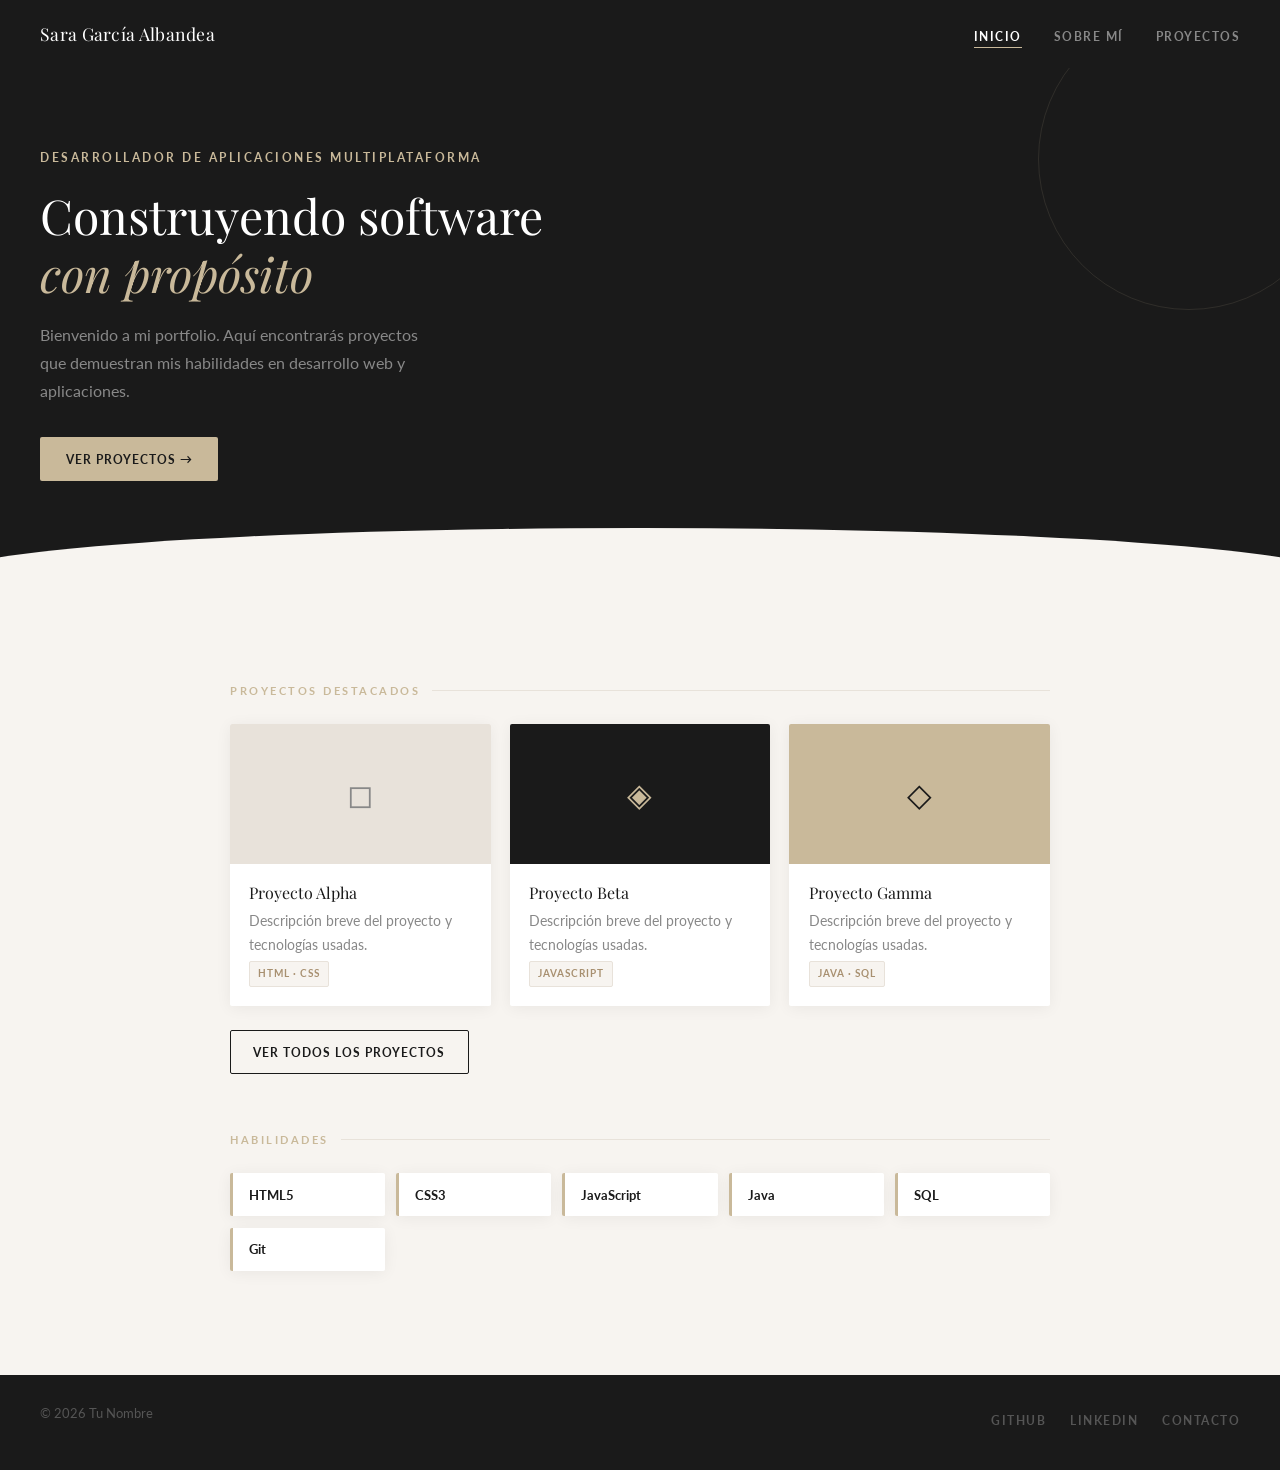
==== index.html @ 0b8973c9 "primer commit portfolio" ====
<!DOCTYPE html>
<html lang="es">
<head>
    <meta charset="UTF-8">
    <meta name="viewport" content="width=device-width, initial-scale=1.0">
    <title>Mi Portfolio</title>
    <link rel="stylesheet" href="css/style.css">
    <link rel="stylesheet" href="css/components.css">
</head>
<body>

    <header>
        <a href="index.html" class="site-logo">Sara García Albandea</a>
        <button class="menu-toggle" aria-label="Toggle menu">☰</button>
        <nav>
            <ul>
                <li><a href="index.html" class="active">Inicio</a></li>
                <li><a href="about.html">Sobre mí</a></li>
                <li><a href="projects/index.html">Proyectos</a></li>
            </ul>
        </nav>
    </header>

    <!-- HERO -->
    <section class="hero">
        <p class="hero-eyebrow">Desarrollador de Aplicaciones Multiplataforma</p>
        <h1>Construyendo software<br><em>con propósito</em></h1>
        <p class="hero-sub">
            Bienvenido a mi portfolio. Aquí encontrarás proyectos que demuestran
            mis habilidades en desarrollo web y aplicaciones.
        </p>
        <a href="projects/index.html" class="hero-cta">Ver proyectos &rarr;</a>
    </section>

    <main>

        <!-- PROYECTOS DESTACADOS -->
        <section id="proyectos">
            <div class="section-label">Proyectos destacados</div>
            <div class="projects-grid">

                <article class="card">
                    <div class="card-thumb card-thumb--warm">◻</div>
                    <div class="card-body">
                        <h3>Proyecto Alpha</h3>
                        <p>Descripción breve del proyecto y tecnologías usadas.</p>
                        <span class="tag">HTML · CSS</span>
                    </div>
                </article>

                <article class="card">
                    <div class="card-thumb card-thumb--dark">◈</div>
                    <div class="card-body">
                        <h3>Proyecto Beta</h3>
                        <p>Descripción breve del proyecto y tecnologías usadas.</p>
                        <span class="tag">JavaScript</span>
                    </div>
                </article>

                <article class="card">
                    <div class="card-thumb card-thumb--tone">◇</div>
                    <div class="card-body">
                        <h3>Proyecto Gamma</h3>
                        <p>Descripción breve del proyecto y tecnologías usadas.</p>
                        <span class="tag">Java · SQL</span>
                    </div>
                </article>

            </div>
            <div style="margin-top: 1.5rem;">
                <a href="projects/index.html" class="button button--outline">Ver todos los proyectos</a>
            </div>
        </section>

        <!-- HABILIDADES -->
        <section id="habilidades">
            <div class="section-label">Habilidades</div>
            <div class="skills-grid">
                <div class="skill-item">HTML5</div>
                <div class="skill-item">CSS3</div>
                <div class="skill-item">JavaScript</div>
                <div class="skill-item">Java</div>
                <div class="skill-item">SQL</div>
                <div class="skill-item">Git</div>
                <!-- añade más según tu temario -->
            </div>
        </section>

    </main>

    <footer>
        <p>&copy; 2026 Tu Nombre</p>
        <nav class="footer-links">
            <a href="#">GitHub</a>
            <a href="#">LinkedIn</a>
            <a href="about.html">Contacto</a>
        </nav>
    </footer>

    <script src="js/main.js"></script>
</body>
</html>
---- css/style.css ----
/* ==== VARIABLES Y RESE T==== */
@import url('https://fonts.googleapis.com/css2?family=Playfair+Display:ital,wght@0,400;0,700;1,400&family=Lato:wght@300;400;700&display=swap');

:root {
    --color-bg:        #f7f4f0;
    --color-dark:      #1a1a1a;
    --color-accent:    #c9b99a;
    --color-accent-dk: #a89070;
    --color-white:     #ffffff;
    --color-muted:     #888888;
    --color-border:    #e8e2da;
    --color-surface:   #ffffff;

    --font-display: 'Playfair Display', Georgia, serif;
    --font-body:    'Lato', sans-serif;

    --radius-sm: 2px;
    --radius-md: 4px;

    --transition: 0.25s ease;
    --shadow-card: 0 2px 16px rgba(0,0,0,0.06);
}

* {
    box-sizing: border-box;
    margin: 0;
    padding: 0;
}

html {
    scroll-behavior: smooth;
}

body {
    font-family: var(--font-body);
    font-weight: 400;
    font-size: 16px;
    line-height: 1.7;
    background-color: var(--color-bg);
    color: var(--color-dark);
    min-height: 100vh;
}

/* ==== TIPOGRAFÍA ==== */
h1, h2, h3 {
    font-family: var(--font-display);
    font-weight: 400;
    line-height: 1.2;
    margin-bottom: 1rem;
}

h1 { font-size: clamp(2rem, 5vw, 3rem); }
h2 { font-size: clamp(1.4rem, 3vw, 1.9rem); }
h3 { font-size: 1.15rem; }

p { margin-bottom: 1rem; }
p:last-child { margin-bottom: 0; }

em { font-style: italic; color: var(--color-accent); }

/* === HEADER === */
header {
    background-color: var(--color-dark);
    padding: 1.2rem 2.5rem;
    display: flex;
    align-items: center;
    justify-content: space-between;
    position: sticky;
    top: 0;
    z-index: 100;
}

.site-logo {
    font-family: var(--font-display);
    font-size: 1.1rem;
    color: var(--color-white);
    text-decoration: none;
    letter-spacing: 0.3px;
}

/*==== NAVEGACIÓN ==== */
nav ul {
    list-style: none;
    display: flex;
    gap: 2rem;
}

nav a {
    font-family: var(--font-body);
    font-size: 0.75rem;
    font-weight: 700;
    letter-spacing: 1.5px;
    text-transform: uppercase;
    color: var(--color-muted);
    text-decoration: none;
    transition: color var(--transition);
    position: relative;
    padding-bottom: 2px;
}

nav a::after {
    content: '';
    position: absolute;
    bottom: -2px;
    left: 0;
    width: 0;
    height: 1px;
    background: var(--color-accent);
    transition: width var(--transition);
}

nav a:hover,
nav a.active {
    color: var(--color-white);
}

nav a:hover::after,
nav a.active::after {
    width: 100%;
}

/* Botón menú móvil */
.menu-toggle {
    display: none;
    background: none;
    border: none;
    color: var(--color-white);
    font-size: 1.4rem;
    cursor: pointer;
    line-height: 1;
}

/* ==== HERO ==== */
.hero {
    background-color: var(--color-dark);
    padding: 5rem 2.5rem 6rem;
    position: relative;
    overflow: hidden;
}

/* Decoración geométrica de fondo */
.hero::before {
    content: '';
    position: absolute;
    top: -60px;
    right: -60px;
    width: 300px;
    height: 300px;
    border: 1px solid rgba(201, 185, 154, 0.12);
    border-radius: 50%;
    pointer-events: none;
}

/* Curva de transición al body */
.hero::after {
    content: '';
    position: absolute;
    bottom: -1px;
    left: 0;
    right: 0;
    height: 50px;
    background-color: var(--color-bg);
    clip-path: ellipse(55% 100% at 50% 100%);
    pointer-events: none;
}

.hero-eyebrow {
    font-size: 0.72rem;
    font-weight: 700;
    letter-spacing: 2.5px;
    text-transform: uppercase;
    color: var(--color-accent);
    margin-bottom: 1.2rem;
}

.hero h1 {
    color: var(--color-white);
    max-width: 560px;
    margin-bottom: 1.2rem;
}

.hero-sub {
    color: #888;
    font-size: 1rem;
    max-width: 400px;
    line-height: 1.75;
    margin-bottom: 2rem;
}

.hero-cta {
    display: inline-flex;
    align-items: center;
    gap: 8px;
    background-color: var(--color-accent);
    color: var(--color-dark);
    padding: 0.7rem 1.6rem;
    font-size: 0.78rem;
    font-weight: 700;
    letter-spacing: 1px;
    text-transform: uppercase;
    text-decoration: none;
    border-radius: var(--radius-sm);
    transition: background-color var(--transition), transform var(--transition);
}

.hero-cta:hover {
    background-color: var(--color-accent-dk);
    transform: translateY(-1px);
}

/* ==== MAIN / SECCIONES ==== */
main {
    padding: 3rem 2.5rem;
    max-width: 900px;
    margin: 0 auto;
}

section {
    margin-bottom: 3.5rem;
}

/* Etiqueta de sección */
.section-label {
    font-size: 0.7rem;
    font-weight: 700;
    letter-spacing: 2.5px;
    text-transform: uppercase;
    color: var(--color-accent);
    margin-bottom: 1.5rem;
    display: flex;
    align-items: center;
    gap: 12px;
}

.section-label::after {
    content: '';
    flex: 1;
    height: 1px;
    background-color: var(--color-border);
}

/* ==== ANIMACIONES DE ENTRADA ==== */
@keyframes fadeUp {
    from {
        opacity: 0;
        transform: translateY(18px);
    }
    to {
        opacity: 1;
        transform: translateY(0);
    }
}

main > section {
    animation: fadeUp 0.7s ease forwards;
}

main > section:nth-child(2) { animation-delay: 0.1s; }
main > section:nth-child(3) { animation-delay: 0.2s; }
main > section:nth-child(4) { animation-delay: 0.3s; }

/* ==== FOOTER ==== */
footer {
    background-color: var(--color-dark);
    color: #555;
    padding: 1.8rem 2.5rem;
    display: flex;
    align-items: center;
    justify-content: space-between;
    font-size: 0.8rem;
}

footer a {
    color: #555;
    text-decoration: none;
    transition: color var(--transition);
}

footer a:hover {
    color: var(--color-white);
}

.footer-links {
    display: flex;
    gap: 1.5rem;
}

/* === RESPONSIVE ==== */
@media (max-width: 640px) {
    header {
        padding: 1rem 1.5rem;
        flex-wrap: wrap;
        gap: 0.5rem;
    }

    .menu-toggle {
        display: block;
    }

    nav ul {
        flex-direction: column;
        gap: 0;
        width: 100%;
        max-height: 0;
        overflow: hidden;
        transition: max-height 0.35s ease;
    }

    nav ul.open {
        max-height: 300px;
    }

    nav ul li a {
        display: block;
        padding: 0.6rem 0;
        border-bottom: 1px solid rgba(255,255,255,0.06);
    }

    nav a::after { display: none; }

    .hero {
        padding: 3.5rem 1.5rem 5rem;
    }

    main {
        padding: 2rem 1.5rem;
    }

    footer {
        flex-direction: column;
        gap: 0.8rem;
        text-align: center;
        padding: 1.5rem;
    }
}
---- css/components.css ----
/* ============================================
   COMPONENTS.CSS — Patrones reutilizables
   ============================================ */

/* ============================================
   CARDS DE PROYECTO
   ============================================ */
.projects-grid {
    display: grid;
    grid-template-columns: repeat(auto-fill, minmax(240px, 1fr));
    gap: 1.2rem;
}

.card {
    background: var(--color-surface);
    border-radius: var(--radius-sm);
    overflow: hidden;
    box-shadow: var(--shadow-card);
    transition: transform var(--transition), box-shadow var(--transition);
    display: flex;
    flex-direction: column;
}

.card:hover {
    transform: translateY(-4px);
    box-shadow: 0 8px 28px rgba(0,0,0,0.1);
}

.card-thumb {
    height: 140px;
    background-color: var(--color-border);
    display: flex;
    align-items: center;
    justify-content: center;
    font-size: 2rem;
    color: var(--color-muted);
}

/* Variantes de color para las cards */
.card-thumb--dark  { background-color: var(--color-dark); color: var(--color-accent); }
.card-thumb--warm  { background-color: #e8e2da; color: #888; }
.card-thumb--tone  { background-color: var(--color-accent); color: var(--color-dark); }

.card-body {
    padding: 1.2rem;
    flex: 1;
    display: flex;
    flex-direction: column;
    gap: 0.3rem;
}

.card-body h3 {
    font-size: 1rem;
    font-weight: 400;
    font-family: var(--font-display);
    margin-bottom: 0.2rem;
}

.card-body p {
    font-size: 0.85rem;
    color: var(--color-muted);
    margin-bottom: 0;
    flex: 1;
}

/* ==== ETIQUETAS (TAGS) ==== */
.tag {
    display: inline-block;
    font-size: 0.65rem;
    font-weight: 700;
    letter-spacing: 1px;
    text-transform: uppercase;
    background-color: var(--color-bg);
    color: var(--color-accent-dk);
    border: 1px solid var(--color-border);
    padding: 3px 8px;
    border-radius: var(--radius-sm);
    margin-top: auto;
    width: fit-content;
}

/* ==== BOTONES ==== */
.button {
    display: inline-flex;
    align-items: center;
    gap: 6px;
    padding: 0.65rem 1.4rem;
    font-family: var(--font-body);
    font-size: 0.78rem;
    font-weight: 700;
    letter-spacing: 1px;
    text-transform: uppercase;
    text-decoration: none;
    border: none;
    border-radius: var(--radius-sm);
    cursor: pointer;
    transition: background-color var(--transition), transform var(--transition);
}

.button--primary {
    background-color: var(--color-accent);
    color: var(--color-dark);
}

.button--primary:hover {
    background-color: var(--color-accent-dk);
    transform: translateY(-1px);
}

.button--outline {
    background-color: transparent;
    color: var(--color-dark);
    border: 1.5px solid var(--color-dark);
}

.button--outline:hover {
    background-color: var(--color-dark);
    color: var(--color-white);
}

/* ==== SKILLS / HABILIDADES ==== */
.skills-grid {
    display: grid;
    grid-template-columns: repeat(auto-fill, minmax(130px, 1fr));
    gap: 0.7rem;
}

.skill-item {
    background: var(--color-white);
    padding: 0.65rem 1rem;
    border-radius: var(--radius-sm);
    font-size: 0.82rem;
    font-weight: 700;
    color: var(--color-dark);
    border-left: 3px solid var(--color-accent);
    box-shadow: var(--shadow-card);
    transition: border-color var(--transition), transform var(--transition);
}

.skill-item:hover {
    border-color: var(--color-accent-dk);
    transform: translateX(2px);
}

/* ==== CARD DE PROYECTO INDIVIDUAL ==== */
.project-detail {
    background: var(--color-white);
    border-radius: var(--radius-md);
    padding: 2rem;
    box-shadow: var(--shadow-card);
}

.project-detail h2 {
    margin-bottom: 1rem;
    font-size: 1.6rem;
}

.project-detail p {
    color: #555;
    font-size: 0.95rem;
}

/* ==== PERFIL (about page) ==== */
.bio-block {
    display: flex;
    gap: 2rem;
    align-items: flex-start;
}

.bio-avatar {
    width: 90px;
    height: 90px;
    border-radius: 50%;
    background-color: var(--color-dark);
    display: flex;
    align-items: center;
    justify-content: center;
    font-family: var(--font-display);
    font-size: 1.6rem;
    color: var(--color-accent);
    flex-shrink: 0;
}

.bio-text h2 {
    margin-bottom: 0.5rem;
}

.bio-text p {
    color: #555;
    font-size: 0.95rem;
}

@media (max-width: 640px) {
    .bio-block {
        flex-direction: column;
        align-items: center;
        text-align: center;
    }

    .projects-grid {
        grid-template-columns: 1fr;
    }

    .skills-grid {
        grid-template-columns: repeat(2, 1fr);
    }
}

/* ==== UTILIDADES ==== */
.text-center { text-align: center; }
.text-muted   { color: var(--color-muted); }
.mt-1 { margin-top: 1rem; }
.mb-1 { margin-bottom: 1rem; }
.mt-2 { margin-top: 2rem; }
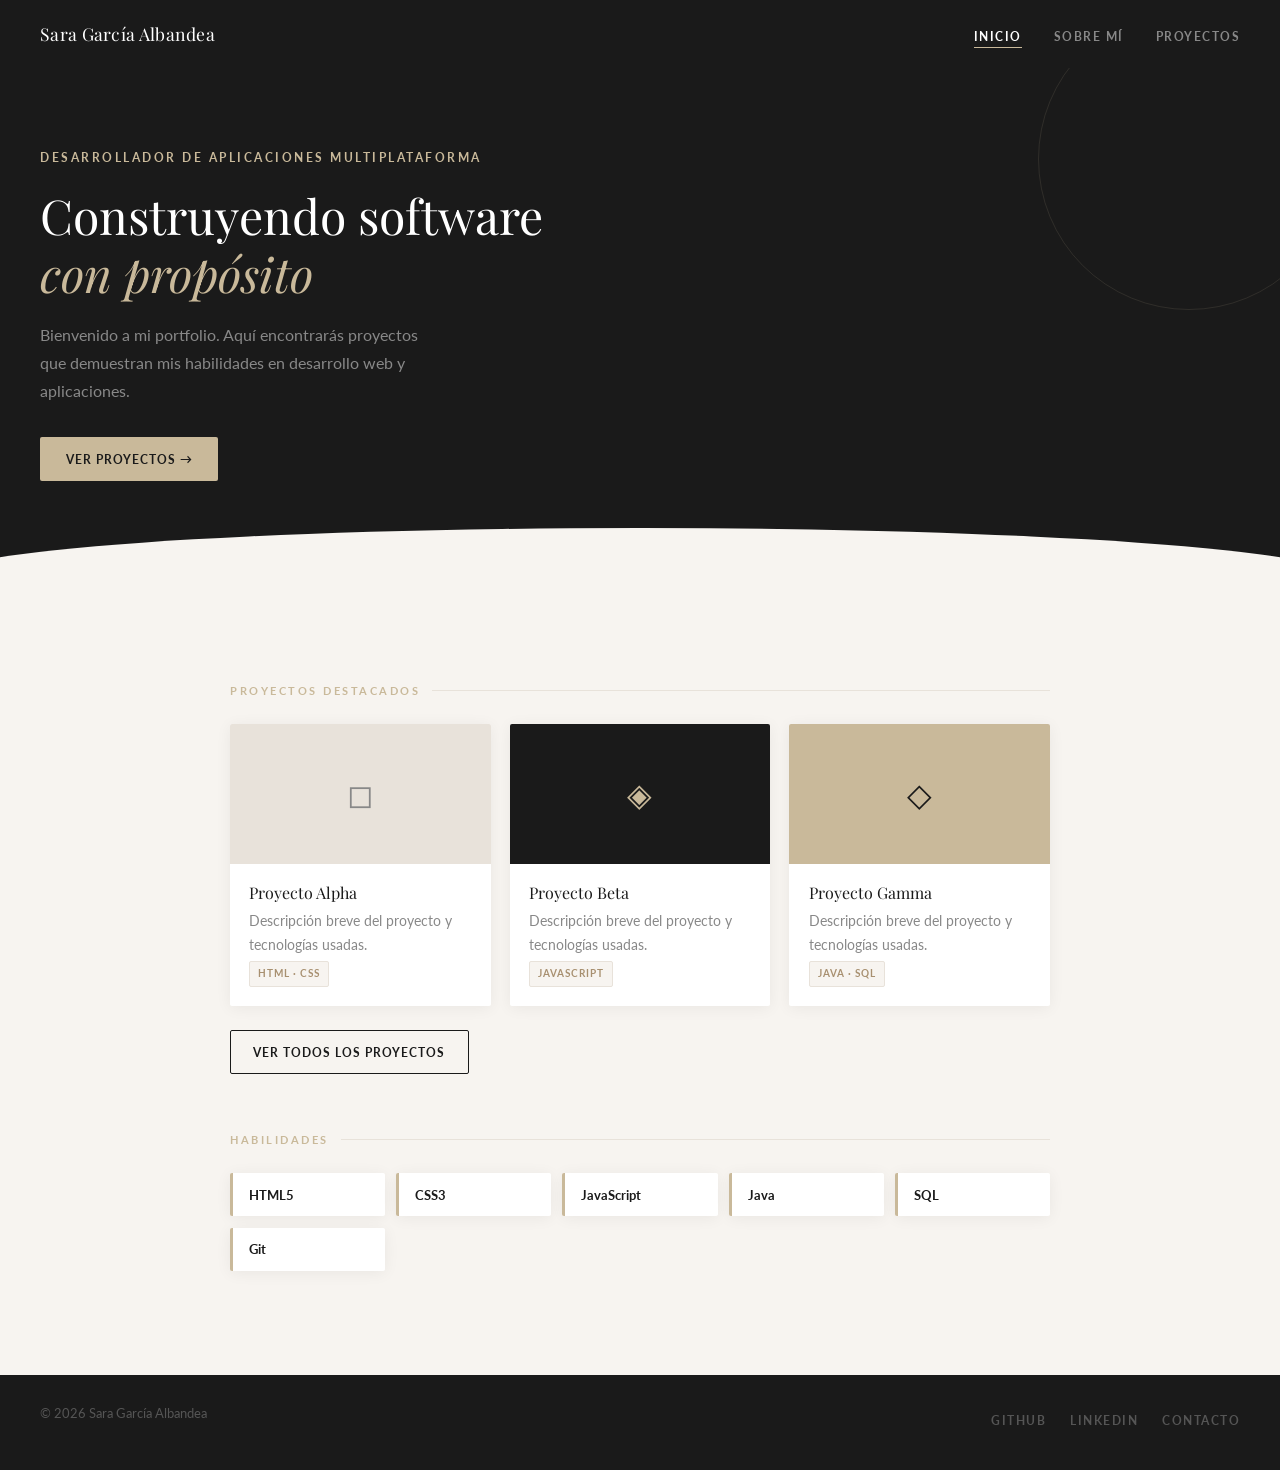
==== commit 5f3ae839: "Actualizar información" ====
--- a/index.html
+++ b/index.html
@@ -89,7 +89,7 @@
     </main>
 
     <footer>
-        <p>&copy; 2026 Tu Nombre</p>
+        <p>&copy; 2026 Sara García Albandea</p>
         <nav class="footer-links">
             <a href="#">GitHub</a>
             <a href="#">LinkedIn</a>
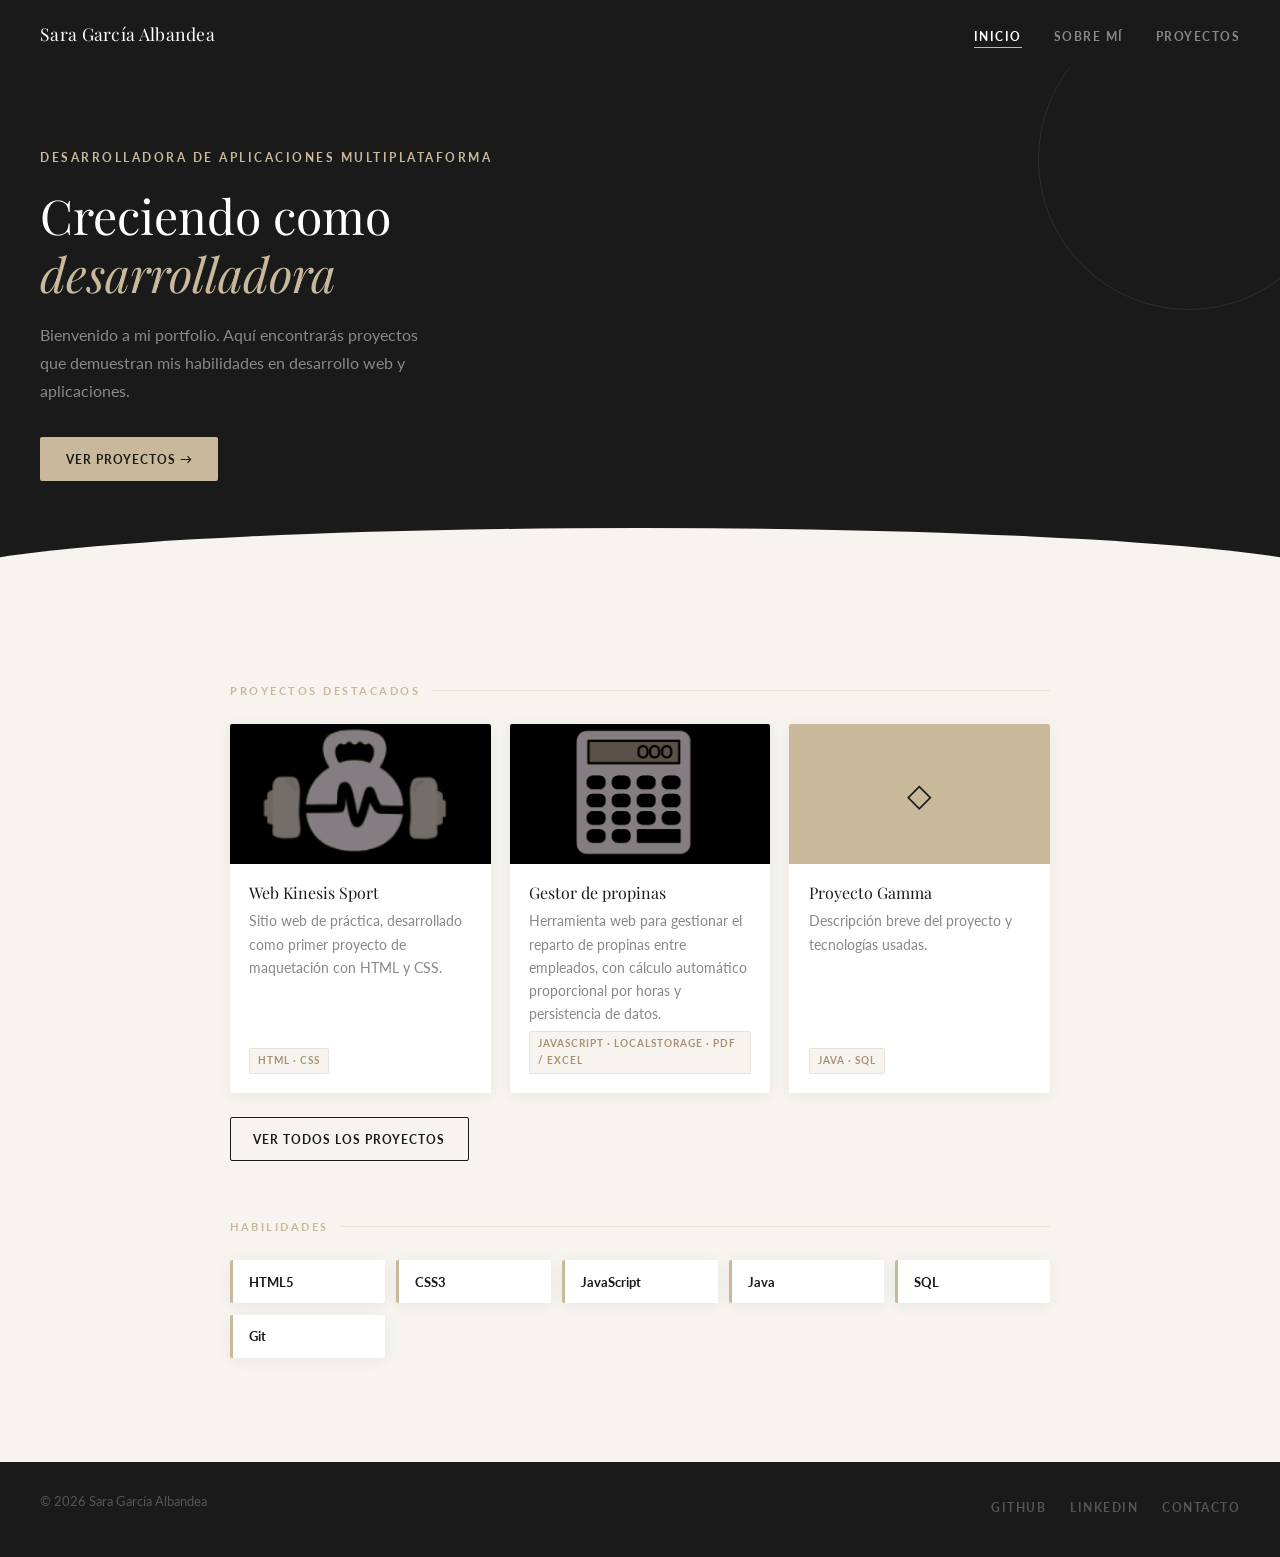
==== commit 7700fb67: "Actualización general del portfolio: nuevos proyectos y mejoras de diseño" ====
--- a/index.html
+++ b/index.html
@@ -23,8 +23,8 @@
 
     <!-- HERO -->
     <section class="hero">
-        <p class="hero-eyebrow">Desarrollador de Aplicaciones Multiplataforma</p>
-        <h1>Construyendo software<br><em>con propósito</em></h1>
+        <p class="hero-eyebrow">Desarrolladora de Aplicaciones Multiplataforma</p>
+        <h1>Creciendo como<br><em>desarrolladora</em></h1>
         <p class="hero-sub">
             Bienvenido a mi portfolio. Aquí encontrarás proyectos que demuestran
             mis habilidades en desarrollo web y aplicaciones.
@@ -40,20 +40,30 @@
             <div class="projects-grid">
 
                 <article class="card">
-                    <div class="card-thumb card-thumb--warm">◻</div>
+                    <div class="card-thumb card-thumb--warm">
+                        <img src="images/LogoKinesis.png" alt="Web Kinesis Sport" style="
+                            width: 100%;
+                            height: 100%;
+                            object-fit: cover;">
+                    </div>
                     <div class="card-body">
-                        <h3>Proyecto Alpha</h3>
-                        <p>Descripción breve del proyecto y tecnologías usadas.</p>
+                        <h3>Web Kinesis Sport</h3>
+                        <p>Sitio web de práctica, desarrollado como primer proyecto de maquetación con HTML y CSS.</p>
                         <span class="tag">HTML · CSS</span>
                     </div>
                 </article>
 
                 <article class="card">
-                    <div class="card-thumb card-thumb--dark">◈</div>
+                    <div class="card-thumb card-thumb--dark">
+                        <img src="images/LogoCalcul.png" alt="Logo Calculadora" style="
+                            width: 100%;
+                            height: 100%;
+                            object-fit: cover;">
+                    </div>
                     <div class="card-body">
-                        <h3>Proyecto Beta</h3>
-                        <p>Descripción breve del proyecto y tecnologías usadas.</p>
-                        <span class="tag">JavaScript</span>
+                        <h3>Gestor de propinas</h3>
+                        <p>Herramienta web para gestionar el reparto de propinas entre empleados, con cálculo automático proporcional por horas y persistencia de datos.</p>
+                        <span class="tag">JavaScript · LocalStorage · PDF / Excel</span>
                     </div>
                 </article>
 
@@ -91,8 +101,8 @@
     <footer>
         <p>&copy; 2026 Sara García Albandea</p>
         <nav class="footer-links">
-            <a href="#">GitHub</a>
-            <a href="#">LinkedIn</a>
+            <a href="https://github.com/SaraGAlb">GitHub</a>
+            <a href="https://es.linkedin.com/in/sara-garc%C3%ADa-albandea-650a46100">LinkedIn</a>
             <a href="about.html">Contacto</a>
         </nav>
     </footer>
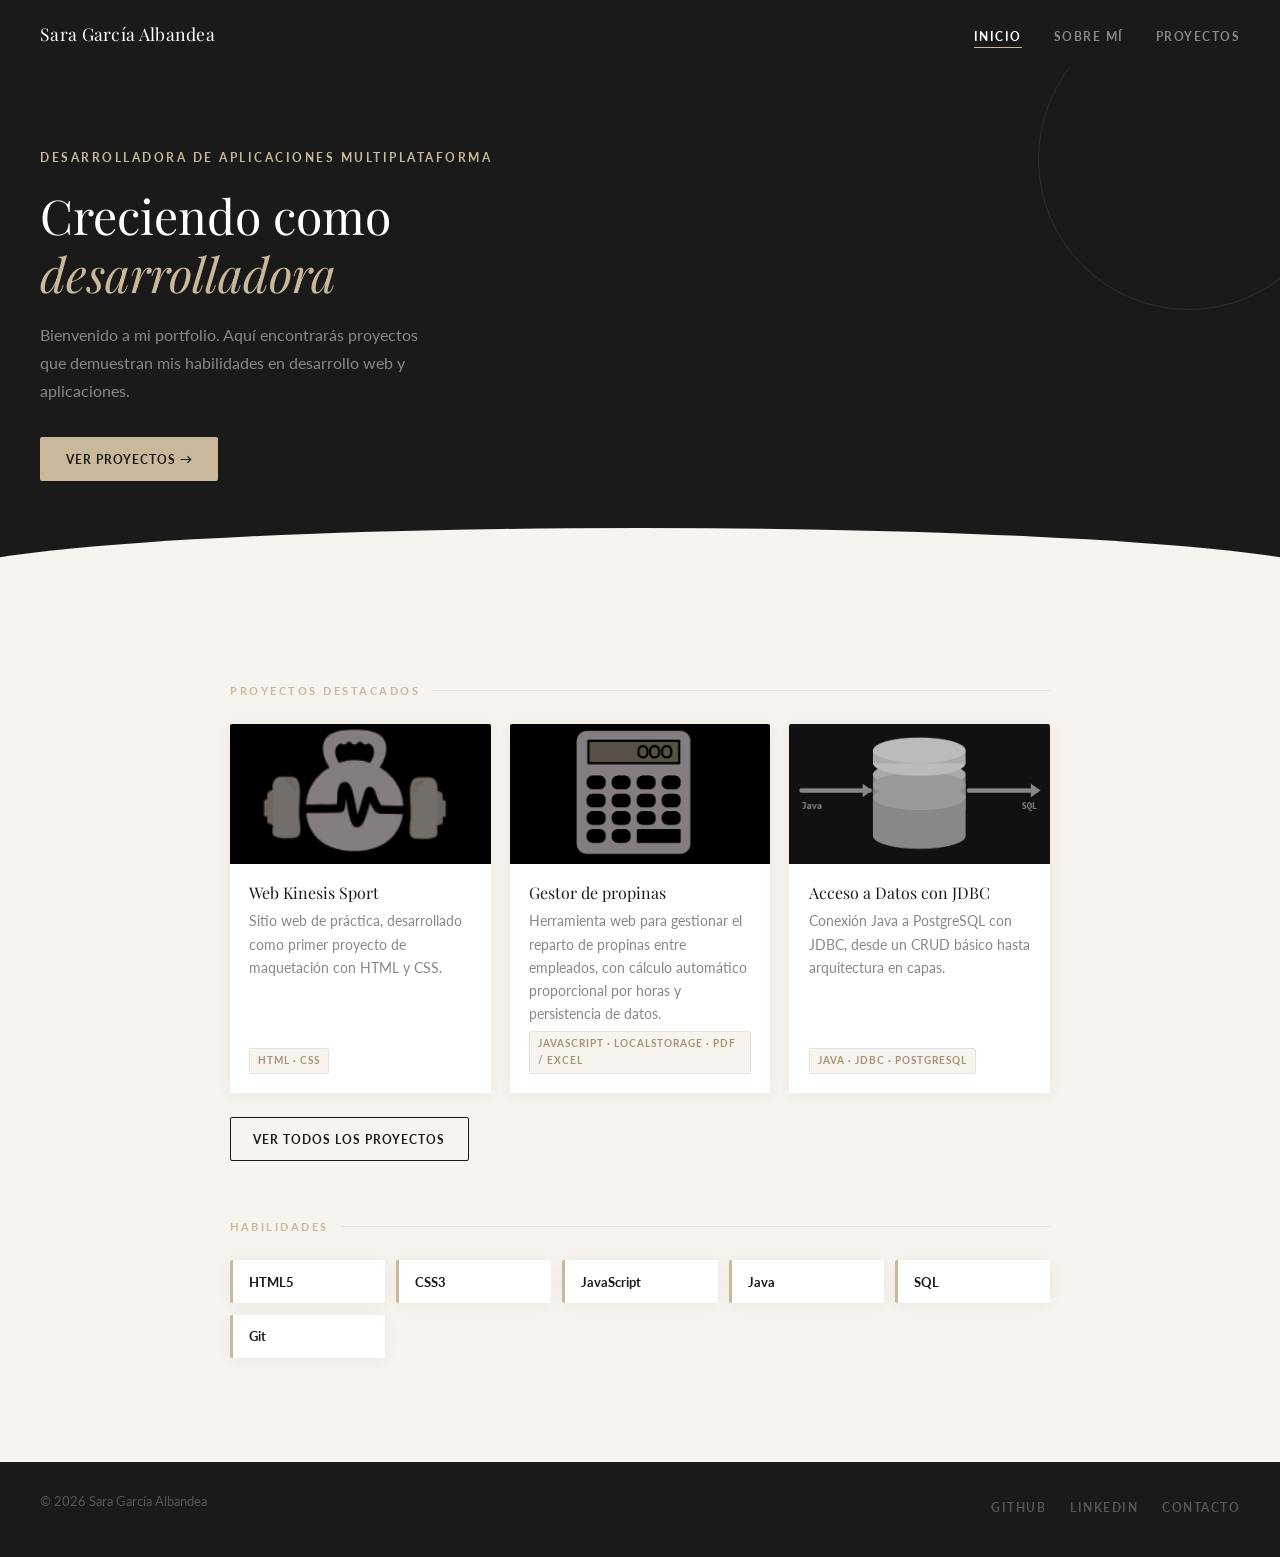
==== commit 26c6a373: "Añadir proyecto acceso-datos-jdbc" ====
--- a/index.html
+++ b/index.html
@@ -68,11 +68,16 @@
                 </article>
 
                 <article class="card">
-                    <div class="card-thumb card-thumb--tone">◇</div>
+                    <div class="card-thumb card-thumb--tone">
+                        <img src="images/Logo-jdbc.png" alt="Logo JDBC" style="
+                            width: 100%;
+                            height: 100%;
+                            ">
+                    </div>
                     <div class="card-body">
-                        <h3>Proyecto Gamma</h3>
-                        <p>Descripción breve del proyecto y tecnologías usadas.</p>
-                        <span class="tag">Java · SQL</span>
+                        <h3>Acceso a Datos con JDBC</h3>
+                        <p>Conexión Java a PostgreSQL con JDBC, desde un CRUD básico hasta arquitectura en capas.</p>
+                        <span class="tag">Java · JDBC · PostgreSQL</span>
                     </div>
                 </article>
 
--- a/css/style.css
+++ b/css/style.css
@@ -215,6 +215,7 @@
     margin: 0 auto;
 }
 
+
 section {
     margin-bottom: 3.5rem;
 }
--- a/css/components.css
+++ b/css/components.css
@@ -142,6 +142,12 @@
     transform: translateX(2px);
 }
 
+/* ==== SKILL-ITEM COMO ENLACE (proyectos) */
+a.skill-item {
+    text-decoration: none;
+    display: block;
+}
+
 /* ==== CARD DE PROYECTO INDIVIDUAL ==== */
 .project-detail {
     background: var(--color-white);
